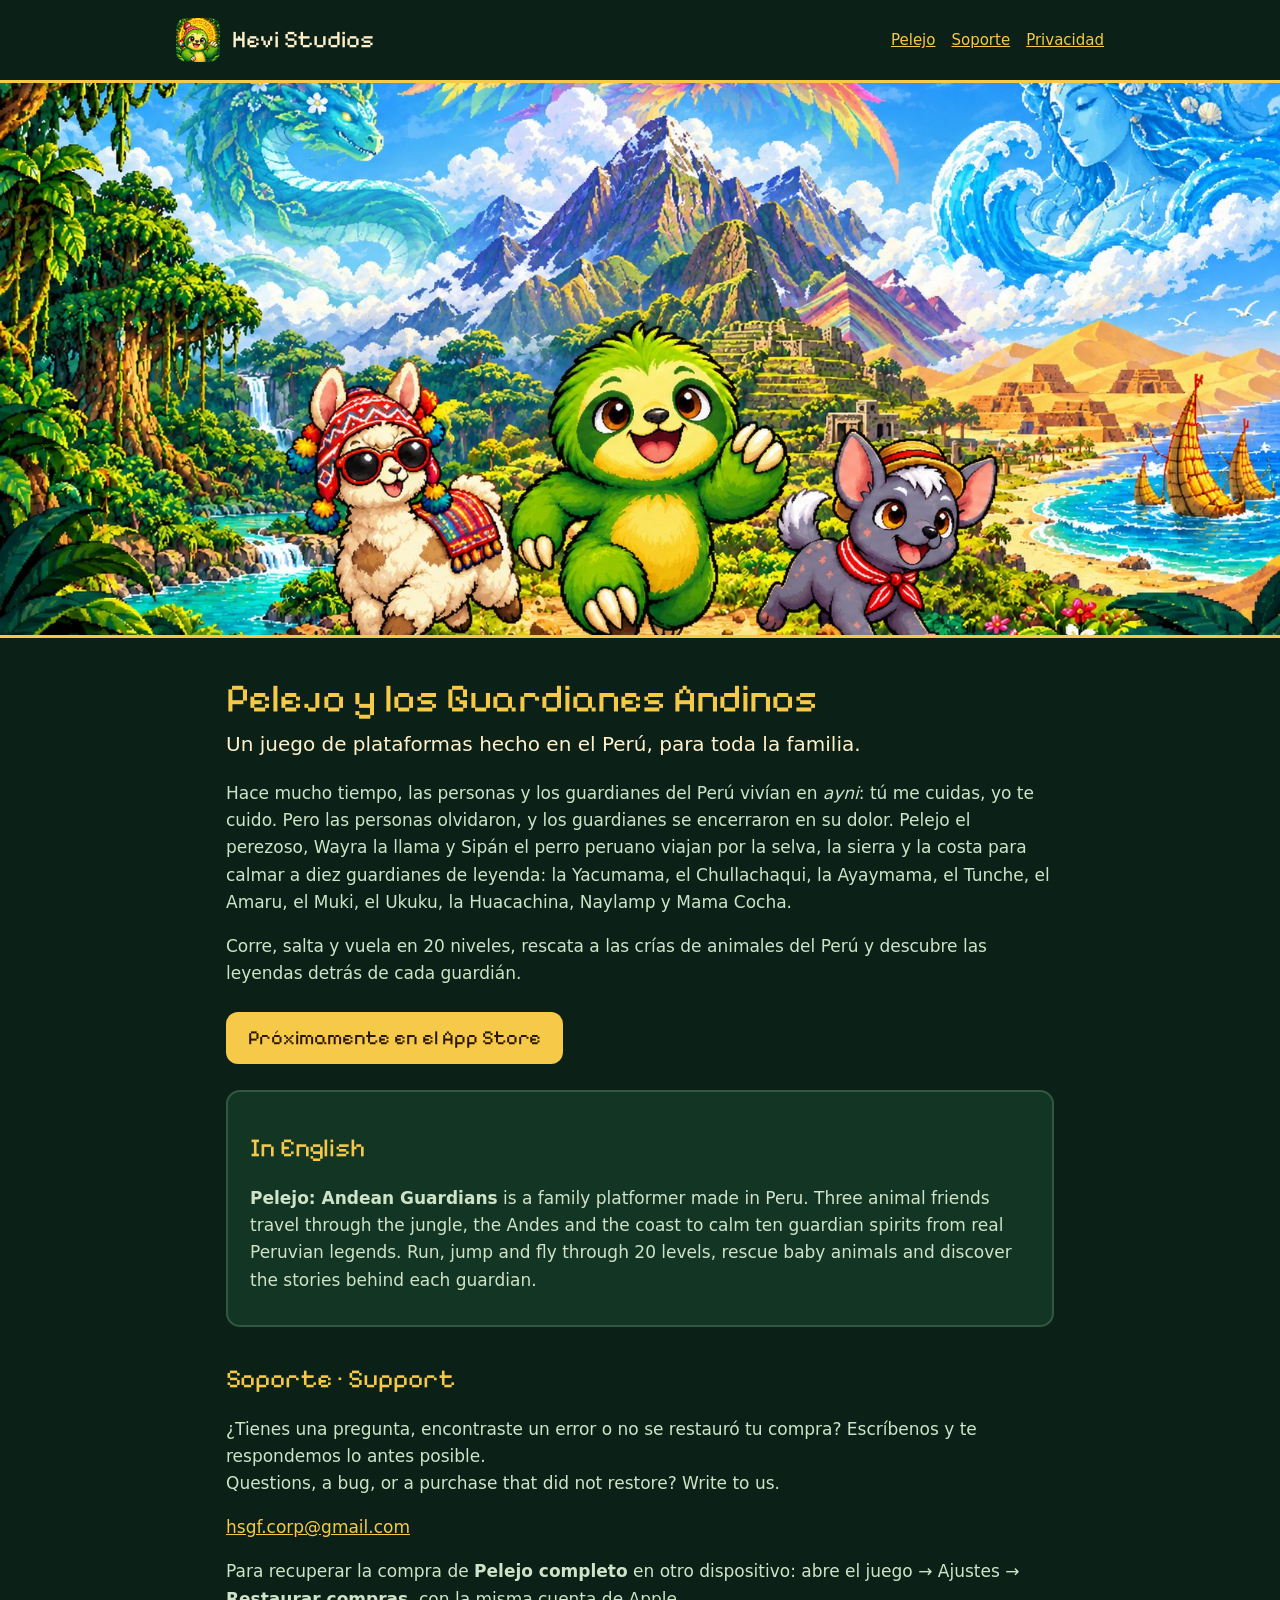
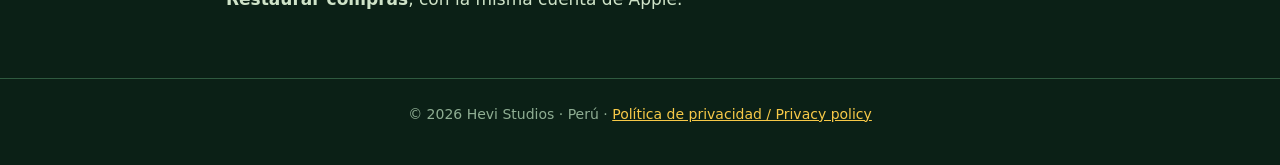
==== index.html @ b89ccea5 "Web de Hevi Studios: inicio, política de privacidad y app-ads.txt Co-Authored-By: Claude Opus 5.5 <n" ====
<!doctype html>
<html lang="es">
<head>
<meta charset="utf-8">
<meta name="viewport" content="width=device-width, initial-scale=1">
<title>Hevi Studios</title>
<meta name="description" content="Hevi Studios: juegos hechos en el Perú. Pelejo y los Guardianes Andinos.">
<link rel="icon" href="favicon.png">
<link rel="stylesheet" href="estilo.css">
</head>
<body>
<header>
  <img src="img/icono.png" alt="">
  <a class="marca" href="./">Hevi Studios</a>
  <nav><a href="#pelejo">Pelejo</a><a href="#soporte">Soporte</a><a href="privacidad.html">Privacidad</a></nav>
</header>
<img class="hero" src="img/portada.jpg" alt="Pelejo, Wayra y Sipán corriendo por la selva, la sierra y la costa del Perú">
<main>
  <h1 id="pelejo">Pelejo y los Guardianes Andinos</h1>
  <p class="sub">Un juego de plataformas hecho en el Perú, para toda la familia.</p>
  <p>Hace mucho tiempo, las personas y los guardianes del Perú vivían en <em>ayni</em>: tú me cuidas, yo te cuido. Pero las personas olvidaron, y los guardianes se encerraron en su dolor. Pelejo el perezoso, Wayra la llama y Sipán el perro peruano viajan por la selva, la sierra y la costa para calmar a diez guardianes de leyenda: la Yacumama, el Chullachaqui, la Ayaymama, el Tunche, el Amaru, el Muki, el Ukuku, la Huacachina, Naylamp y Mama Cocha.</p>
  <p>Corre, salta y vuela en 20 niveles, rescata a las crías de animales del Perú y descubre las leyendas detrás de cada guardián.</p>
  <p><a class="boton" href="#">Próximamente en el App Store</a></p>

  <div class="caja" lang="en">
    <h2>In English</h2>
    <p><strong>Pelejo: Andean Guardians</strong> is a family platformer made in Peru. Three animal friends travel through the jungle, the Andes and the coast to calm ten guardian spirits from real Peruvian legends. Run, jump and fly through 20 levels, rescue baby animals and discover the stories behind each guardian.</p>
  </div>

  <h2 id="soporte">Soporte · Support</h2>
  <p>¿Tienes una pregunta, encontraste un error o no se restauró tu compra? Escríbenos y te respondemos lo antes posible.<br>
  <span lang="en">Questions, a bug, or a purchase that did not restore? Write to us.</span></p>
  <p><a href="mailto:hsgf.corp@gmail.com">hsgf.corp@gmail.com</a></p>
  <p>Para recuperar la compra de <strong>Pelejo completo</strong> en otro dispositivo: abre el juego → Ajustes → <strong>Restaurar compras</strong>, con la misma cuenta de Apple.</p>
</main>
<footer>© 2026 Hevi Studios · Perú · <a href="privacidad.html">Política de privacidad / Privacy policy</a></footer>
</body>
</html>
---- estilo.css ----
@font-face { font-family: Pixel; src: url(PixelifySans.ttf); }
:root { --bg: #0b2016; --panel: #133524; --line: #f7c948; --text: #fff1cc; --soft: #cfe3c8; --link: #f7c948; }
* { box-sizing: border-box; }
body { margin: 0; background: var(--bg); color: var(--text); font: 17px/1.6 system-ui, -apple-system, "Segoe UI", sans-serif; }
a { color: var(--link); }
header { padding: 18px 16px; display: flex; align-items: center; gap: 12px; max-width: 960px; margin: auto; }
header img { width: 44px; height: 44px; border-radius: 10px; }
header a.marca { font-family: Pixel, sans-serif; font-size: 24px; color: var(--text); text-decoration: none; }
nav { margin-left: auto; display: flex; gap: 16px; font-size: 15px; }
.hero { width: 100%; max-height: 62vh; object-fit: cover; display: block; border-top: 3px solid var(--line); border-bottom: 3px solid var(--line); }
main { max-width: 860px; margin: auto; padding: 8px 16px 48px; }
h1, h2 { font-family: Pixel, sans-serif; font-weight: 400; color: var(--line); line-height: 1.2; }
h1 { font-size: 40px; margin: 28px 0 6px; }
h2 { font-size: 26px; margin-top: 36px; }
h3 { color: var(--text); margin-bottom: 4px; }
p, li { color: var(--soft); }
.sub { font-size: 20px; color: var(--text); margin-top: 0; }
.boton { display: inline-block; background: var(--line); color: #2a1805; font-family: Pixel, sans-serif; font-size: 20px; padding: 10px 22px; border-radius: 12px; text-decoration: none; margin: 8px 0; }
.caja { background: var(--panel); border: 2px solid #2f5a3f; border-radius: 14px; padding: 4px 22px 14px; margin: 18px 0; }
footer { text-align: center; font-size: 14px; color: #8fae93; padding: 24px 16px 40px; border-top: 1px solid #2f5a3f; }
@media (max-width: 560px) { h1 { font-size: 30px; } nav { gap: 10px; } }
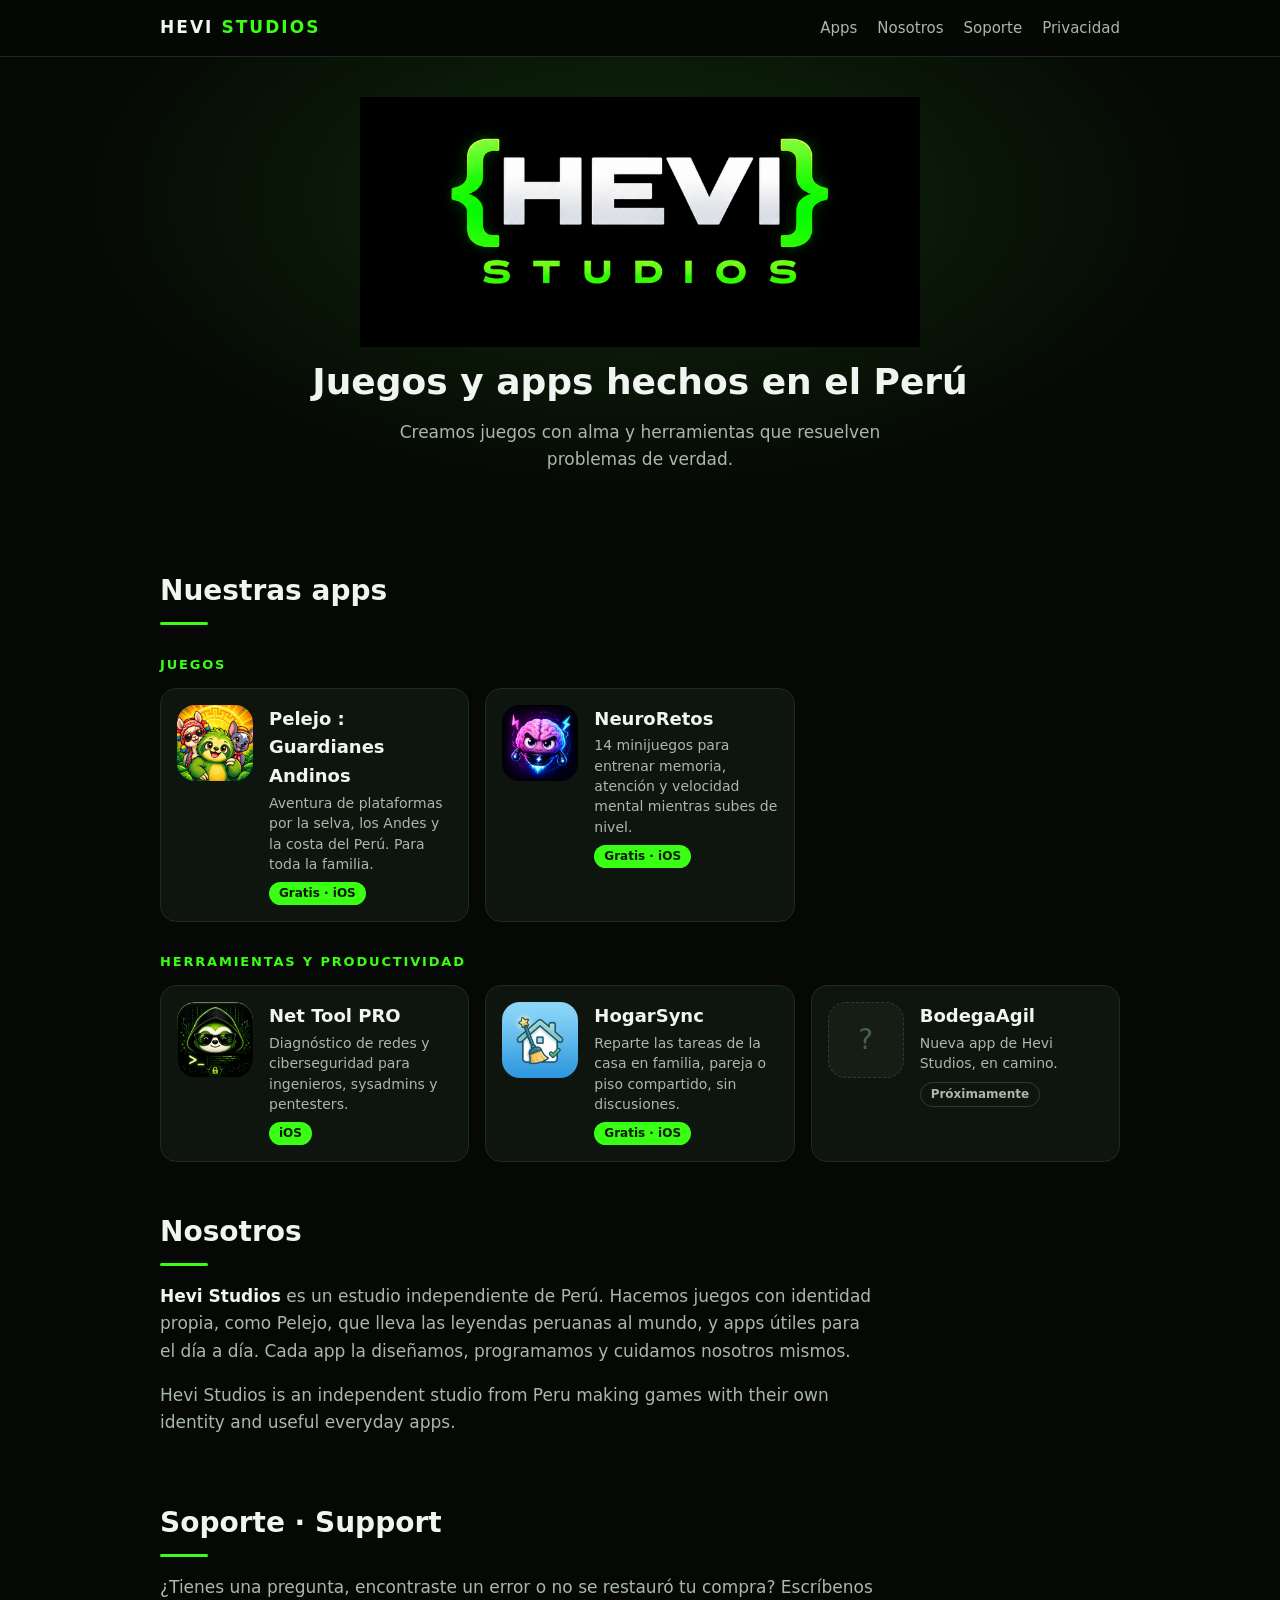
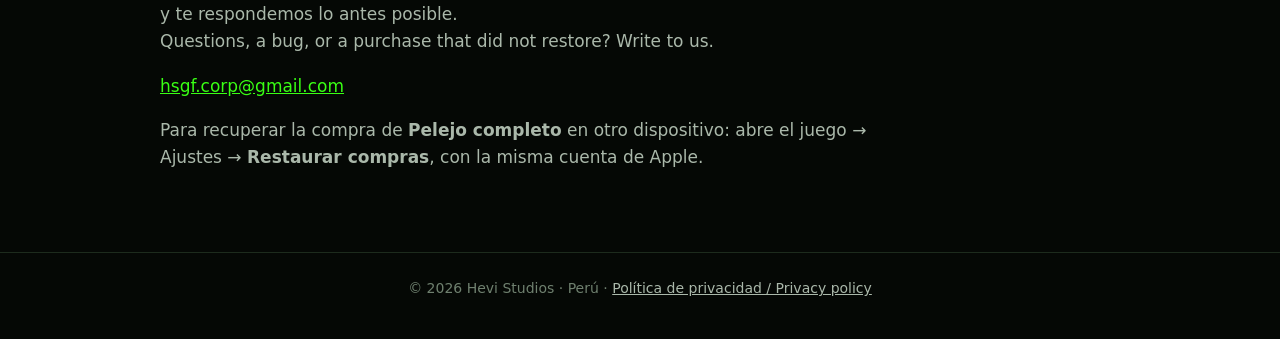
==== commit 8098a6bb: "Studio home with app catalog, Pelejo page with App Store link Co-Authored-By: Claude Sonnet 5.5 <nor" ====
--- a/index.html
+++ b/index.html
@@ -4,35 +4,80 @@
 <meta charset="utf-8">
 <meta name="viewport" content="width=device-width, initial-scale=1">
 <title>Hevi Studios</title>
-<meta name="description" content="Hevi Studios: juegos hechos en el Perú. Pelejo y los Guardianes Andinos.">
+<meta name="description" content="Hevi Studios: estudio peruano de juegos y apps útiles. Pelejo, NeuroRetos, Net Tool PRO y HogarSync.">
 <link rel="icon" href="favicon.png">
-<link rel="stylesheet" href="estilo.css">
+<link rel="stylesheet" href="studio.css">
 </head>
 <body>
-<header>
-  <img src="img/icono.png" alt="">
-  <a class="marca" href="./">Hevi Studios</a>
-  <nav><a href="#pelejo">Pelejo</a><a href="#soporte">Soporte</a><a href="privacidad.html">Privacidad</a></nav>
-</header>
-<img class="hero" src="img/portada.jpg" alt="Pelejo, Wayra y Sipán corriendo por la selva, la sierra y la costa del Perú">
-<main>
-  <h1 id="pelejo">Pelejo y los Guardianes Andinos</h1>
-  <p class="sub">Un juego de plataformas hecho en el Perú, para toda la familia.</p>
-  <p>Hace mucho tiempo, las personas y los guardianes del Perú vivían en <em>ayni</em>: tú me cuidas, yo te cuido. Pero las personas olvidaron, y los guardianes se encerraron en su dolor. Pelejo el perezoso, Wayra la llama y Sipán el perro peruano viajan por la selva, la sierra y la costa para calmar a diez guardianes de leyenda: la Yacumama, el Chullachaqui, la Ayaymama, el Tunche, el Amaru, el Muki, el Ukuku, la Huacachina, Naylamp y Mama Cocha.</p>
-  <p>Corre, salta y vuela en 20 niveles, rescata a las crías de animales del Perú y descubre las leyendas detrás de cada guardián.</p>
-  <p><a class="boton" href="#">Próximamente en el App Store</a></p>
+<header><div class="wrap">
+  <a class="marca" href="./">HEVI <b>STUDIOS</b></a>
+  <nav><a href="#apps">Apps</a><a href="#nosotros">Nosotros</a><a href="#soporte">Soporte</a><a href="privacidad.html">Privacidad</a></nav>
+</div></header>
 
-  <div class="caja" lang="en">
-    <h2>In English</h2>
-    <p><strong>Pelejo: Andean Guardians</strong> is a family platformer made in Peru. Three animal friends travel through the jungle, the Andes and the coast to calm ten guardian spirits from real Peruvian legends. Run, jump and fly through 20 levels, rescue baby animals and discover the stories behind each guardian.</p>
-  </div>
+<div class="hero">
+  <img src="img/logo-hevi.png" alt="Hevi Studios">
+  <h1>Juegos y apps hechos en el Perú</h1>
+  <p>Creamos juegos con alma y herramientas que resuelven problemas de verdad.</p>
+</div>
 
-  <h2 id="soporte">Soporte · Support</h2>
-  <p>¿Tienes una pregunta, encontraste un error o no se restauró tu compra? Escríbenos y te respondemos lo antes posible.<br>
-  <span lang="en">Questions, a bug, or a purchase that did not restore? Write to us.</span></p>
-  <p><a href="mailto:hsgf.corp@gmail.com">hsgf.corp@gmail.com</a></p>
-  <p>Para recuperar la compra de <strong>Pelejo completo</strong> en otro dispositivo: abre el juego → Ajustes → <strong>Restaurar compras</strong>, con la misma cuenta de Apple.</p>
+<main class="wrap">
+  <section id="apps">
+    <h2>Nuestras apps</h2>
+
+    <h3 class="cat">Juegos</h3>
+    <div class="grid">
+      <a class="app" href="pelejo.html">
+        <img src="img/app-pelejo.jpg" alt="">
+        <div><h4>Pelejo : Guardianes Andinos</h4>
+        <p>Aventura de plataformas por la selva, los Andes y la costa del Perú. Para toda la familia.</p>
+        <span class="tag">Gratis · iOS</span></div>
+      </a>
+      <a class="app" href="https://apps.apple.com/pe/app/neuroretos/id6767064407">
+        <img src="img/app-neuroretos.jpg" alt="">
+        <div><h4>NeuroRetos</h4>
+        <p>14 minijuegos para entrenar memoria, atención y velocidad mental mientras subes de nivel.</p>
+        <span class="tag">Gratis · iOS</span></div>
+      </a>
+    </div>
+
+    <h3 class="cat">Herramientas y productividad</h3>
+    <div class="grid">
+      <a class="app" href="https://apps.apple.com/pe/app/net-tool-pro/id6768802626">
+        <img src="img/app-netool.jpg" alt="">
+        <div><h4>Net Tool PRO</h4>
+        <p>Diagnóstico de redes y ciberseguridad para ingenieros, sysadmins y pentesters.</p>
+        <span class="tag">iOS</span></div>
+      </a>
+      <a class="app" href="https://apps.apple.com/pe/app/hogarsync-tareas-del-hogar/id6815341445">
+        <img src="img/app-hogarsync.jpg" alt="">
+        <div><h4>HogarSync</h4>
+        <p>Reparte las tareas de la casa en familia, pareja o piso compartido, sin discusiones.</p>
+        <span class="tag">Gratis · iOS</span></div>
+      </a>
+      <div class="app">
+        <div class="ph">?</div>
+        <div><h4>BodegaAgil</h4>
+        <p>Nueva app de Hevi Studios, en camino.</p>
+        <span class="tag soon">Próximamente</span></div>
+      </div>
+    </div>
+  </section>
+
+  <section id="nosotros" class="about">
+    <h2>Nosotros</h2>
+    <p><strong>Hevi Studios</strong> es un estudio independiente de Perú. Hacemos juegos con identidad propia, como Pelejo, que lleva las leyendas peruanas al mundo, y apps útiles para el día a día. Cada app la diseñamos, programamos y cuidamos nosotros mismos.</p>
+    <p lang="en">Hevi Studios is an independent studio from Peru making games with their own identity and useful everyday apps.</p>
+  </section>
+
+  <section id="soporte" class="soporte"><span id="support"></span>
+    <h2>Soporte · Support</h2>
+    <p>¿Tienes una pregunta, encontraste un error o no se restauró tu compra? Escríbenos y te respondemos lo antes posible.<br>
+    <span lang="en">Questions, a bug, or a purchase that did not restore? Write to us.</span></p>
+    <p><a href="mailto:hsgf.corp@gmail.com">hsgf.corp@gmail.com</a></p>
+    <p>Para recuperar la compra de <strong>Pelejo completo</strong> en otro dispositivo: abre el juego → Ajustes → <strong>Restaurar compras</strong>, con la misma cuenta de Apple.</p>
+  </section>
 </main>
+
 <footer>© 2026 Hevi Studios · Perú · <a href="privacidad.html">Política de privacidad / Privacy policy</a></footer>
 </body>
 </html>
--- a/studio.css
+++ b/studio.css
@@ -0,0 +1,35 @@
+:root { --bg: #050805; --panel: #0e150e; --line: #1d2b1d; --neon: #39ff14; --text: #f1f5f1; --soft: #aab8aa; }
+* { box-sizing: border-box; }
+html { scroll-behavior: smooth; }
+body { margin: 0; background: var(--bg); color: var(--text); font: 17px/1.6 system-ui, -apple-system, "Segoe UI", sans-serif; }
+a { color: var(--neon); }
+.wrap { max-width: 1000px; margin: auto; padding: 0 20px; }
+header { position: sticky; top: 0; z-index: 5; background: rgba(5,8,5,.92); backdrop-filter: blur(8px); border-bottom: 1px solid var(--line); }
+header .wrap { display: flex; align-items: center; gap: 16px; height: 56px; }
+header a.marca { font-weight: 800; letter-spacing: .12em; color: var(--text); text-decoration: none; }
+header a.marca b { color: var(--neon); }
+nav { margin-left: auto; display: flex; gap: 20px; font-size: 15px; }
+nav a { color: var(--soft); text-decoration: none; }
+nav a:hover { color: var(--neon); }
+.hero { text-align: center; padding: 40px 20px 56px; background: radial-gradient(ellipse at 50% 30%, #0f2a0a 0%, var(--bg) 65%); }
+.hero img { width: min(560px, 90%); height: auto; display: block; margin: 0 auto; }
+.hero h1 { margin: 6px 0 8px; font-size: clamp(24px, 4vw, 36px); }
+.hero p { margin: 0 auto; max-width: 560px; color: var(--soft); }
+section { padding: 40px 0 8px; }
+h2 { font-size: 28px; margin: 0 0 6px; }
+h2::after { content: ""; display: block; width: 48px; height: 3px; background: var(--neon); margin-top: 8px; border-radius: 2px; }
+h3.cat { font-size: 13px; letter-spacing: .14em; text-transform: uppercase; color: var(--neon); margin: 30px 0 12px; }
+.grid { display: grid; grid-template-columns: repeat(auto-fill, minmax(280px, 1fr)); gap: 16px; }
+.app { display: flex; gap: 16px; background: var(--panel); border: 1px solid var(--line); border-radius: 16px; padding: 16px; text-decoration: none; color: inherit; transition: border-color .15s, transform .15s; }
+a.app:hover { border-color: var(--neon); transform: translateY(-2px); }
+.app img, .app .ph { width: 76px; height: 76px; border-radius: 18px; flex: none; }
+.app .ph { background: #151d15; border: 1px dashed #2c3d2c; display: grid; place-items: center; color: #4a5f4a; font-size: 28px; }
+.app h4 { margin: 0 0 2px; font-size: 18px; color: var(--text); }
+.app p { margin: 0; font-size: 14px; line-height: 1.45; color: var(--soft); }
+.app .tag { display: inline-block; margin-top: 8px; font-size: 12px; color: #0b1a07; background: var(--neon); padding: 2px 10px; border-radius: 99px; font-weight: 700; }
+.app .tag.soon { background: transparent; color: var(--soft); border: 1px solid #2c3d2c; }
+.about p, .soporte p { color: var(--soft); max-width: 720px; }
+.about strong { color: var(--text); }
+footer { margin-top: 56px; border-top: 1px solid var(--line); text-align: center; font-size: 14px; color: #6f806f; padding: 24px 16px 40px; }
+footer a { color: var(--soft); }
+@media (max-width: 560px) { nav { gap: 12px; font-size: 14px; } header a.marca { display: none; } nav { margin-left: 0; } }
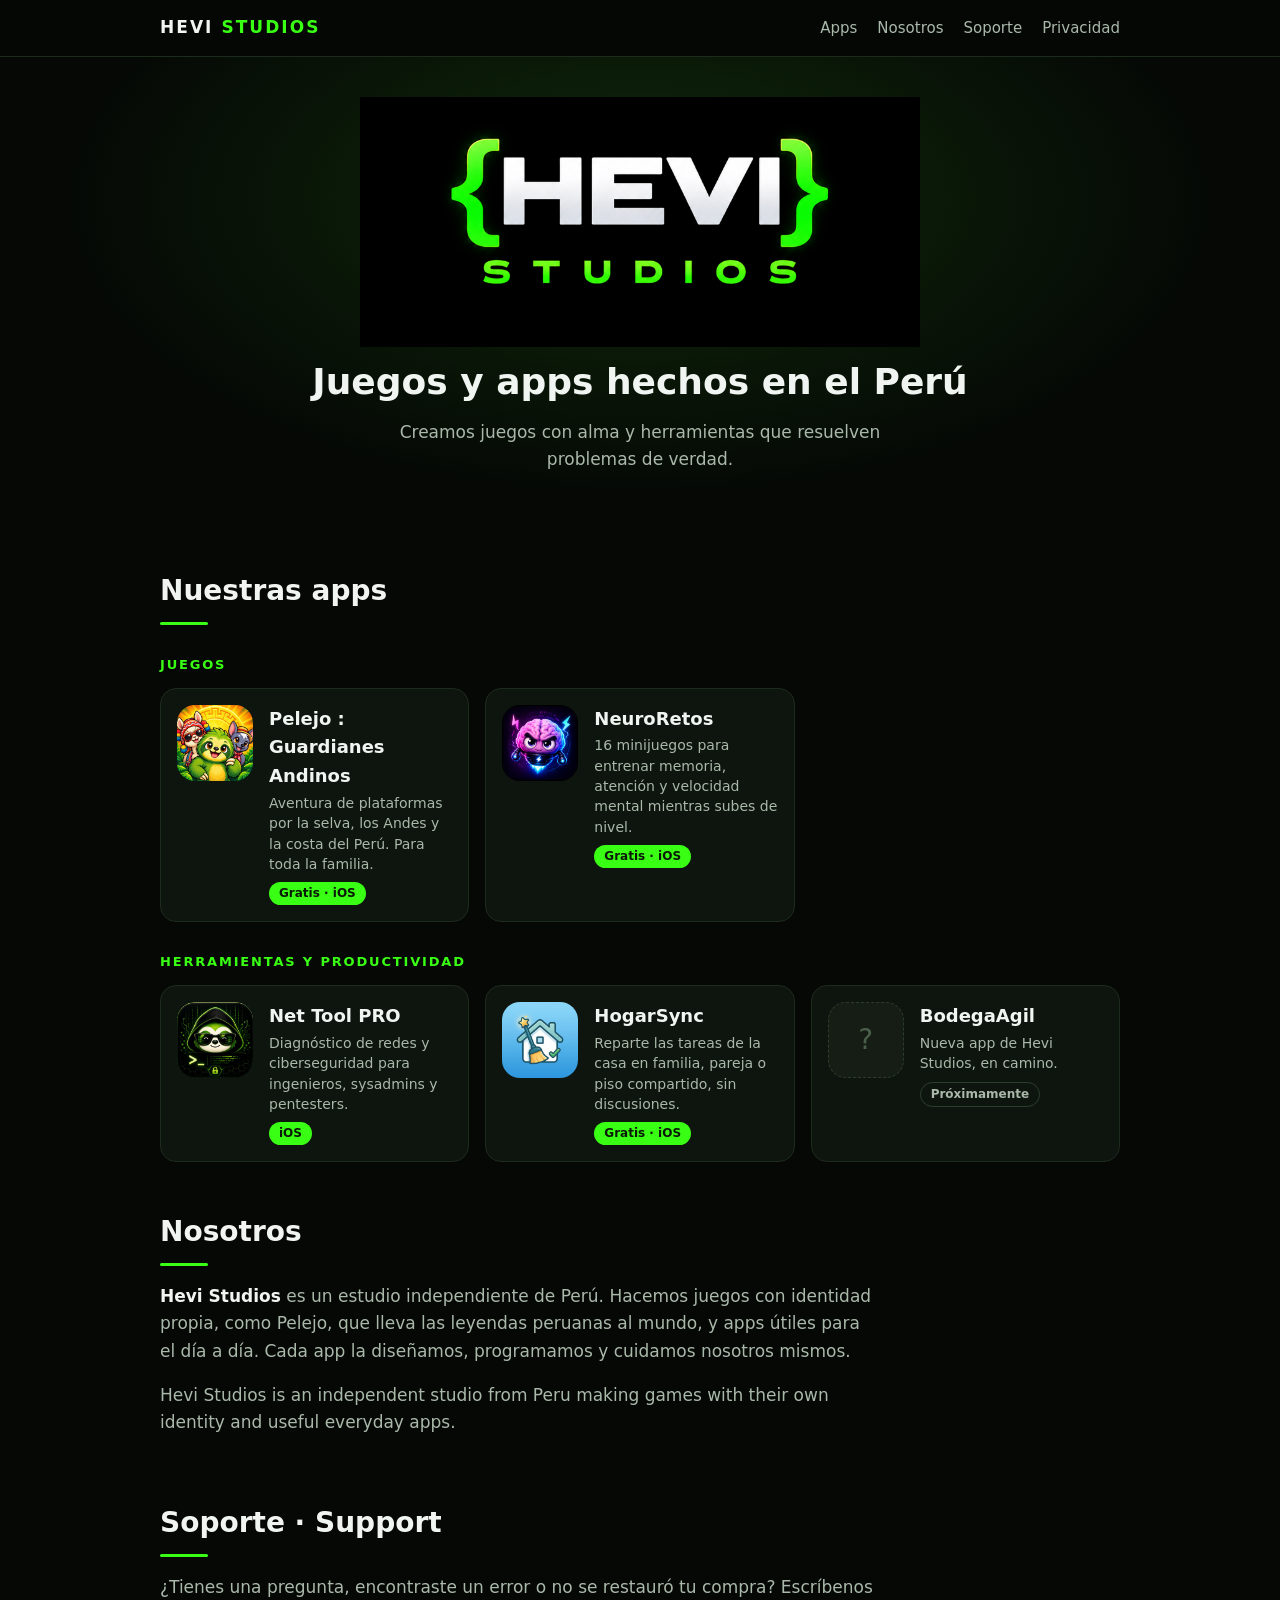
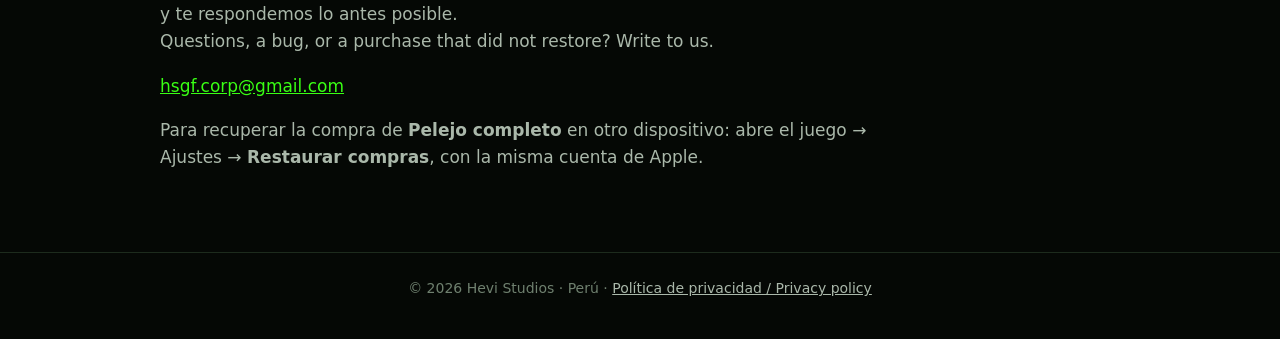
==== commit 700a77af: "Add NeuroRetos privacy policy (es/en) and fix mini-game count Co-Authored-By: Claude Sonnet 5.5 <nor" ====
--- a/index.html
+++ b/index.html
@@ -6,6 +6,7 @@
 <title>Hevi Studios</title>
 <meta name="description" content="Hevi Studios: estudio peruano de juegos y apps útiles. Pelejo, NeuroRetos, Net Tool PRO y HogarSync.">
 <link rel="icon" href="favicon.png">
+<link rel="apple-touch-icon" href="apple-touch-icon.png">
 <link rel="stylesheet" href="studio.css">
 </head>
 <body>
@@ -35,7 +36,7 @@
       <a class="app" href="https://apps.apple.com/pe/app/neuroretos/id6767064407">
         <img src="img/app-neuroretos.jpg" alt="">
         <div><h4>NeuroRetos</h4>
-        <p>14 minijuegos para entrenar memoria, atención y velocidad mental mientras subes de nivel.</p>
+        <p>16 minijuegos para entrenar memoria, atención y velocidad mental mientras subes de nivel.</p>
         <span class="tag">Gratis · iOS</span></div>
       </a>
     </div>
--- a/studio.css
+++ b/studio.css
@@ -33,3 +33,11 @@
 footer { margin-top: 56px; border-top: 1px solid var(--line); text-align: center; font-size: 14px; color: #6f806f; padding: 24px 16px 40px; }
 footer a { color: var(--soft); }
 @media (max-width: 560px) { nav { gap: 12px; font-size: 14px; } header a.marca { display: none; } nav { margin-left: 0; } }
+/* legal / long-text pages */
+.doc { padding-top: 32px; max-width: 800px; }
+.doc h1 { font-size: 34px; margin: 0 0 4px; }
+.doc h2 { font-size: 22px; margin: 32px 0 6px; }
+.doc h2::after { display: none; }
+.doc .sub { color: var(--soft); margin-top: 0; }
+.doc p, .doc li { color: var(--soft); }
+.doc strong { color: var(--text); }
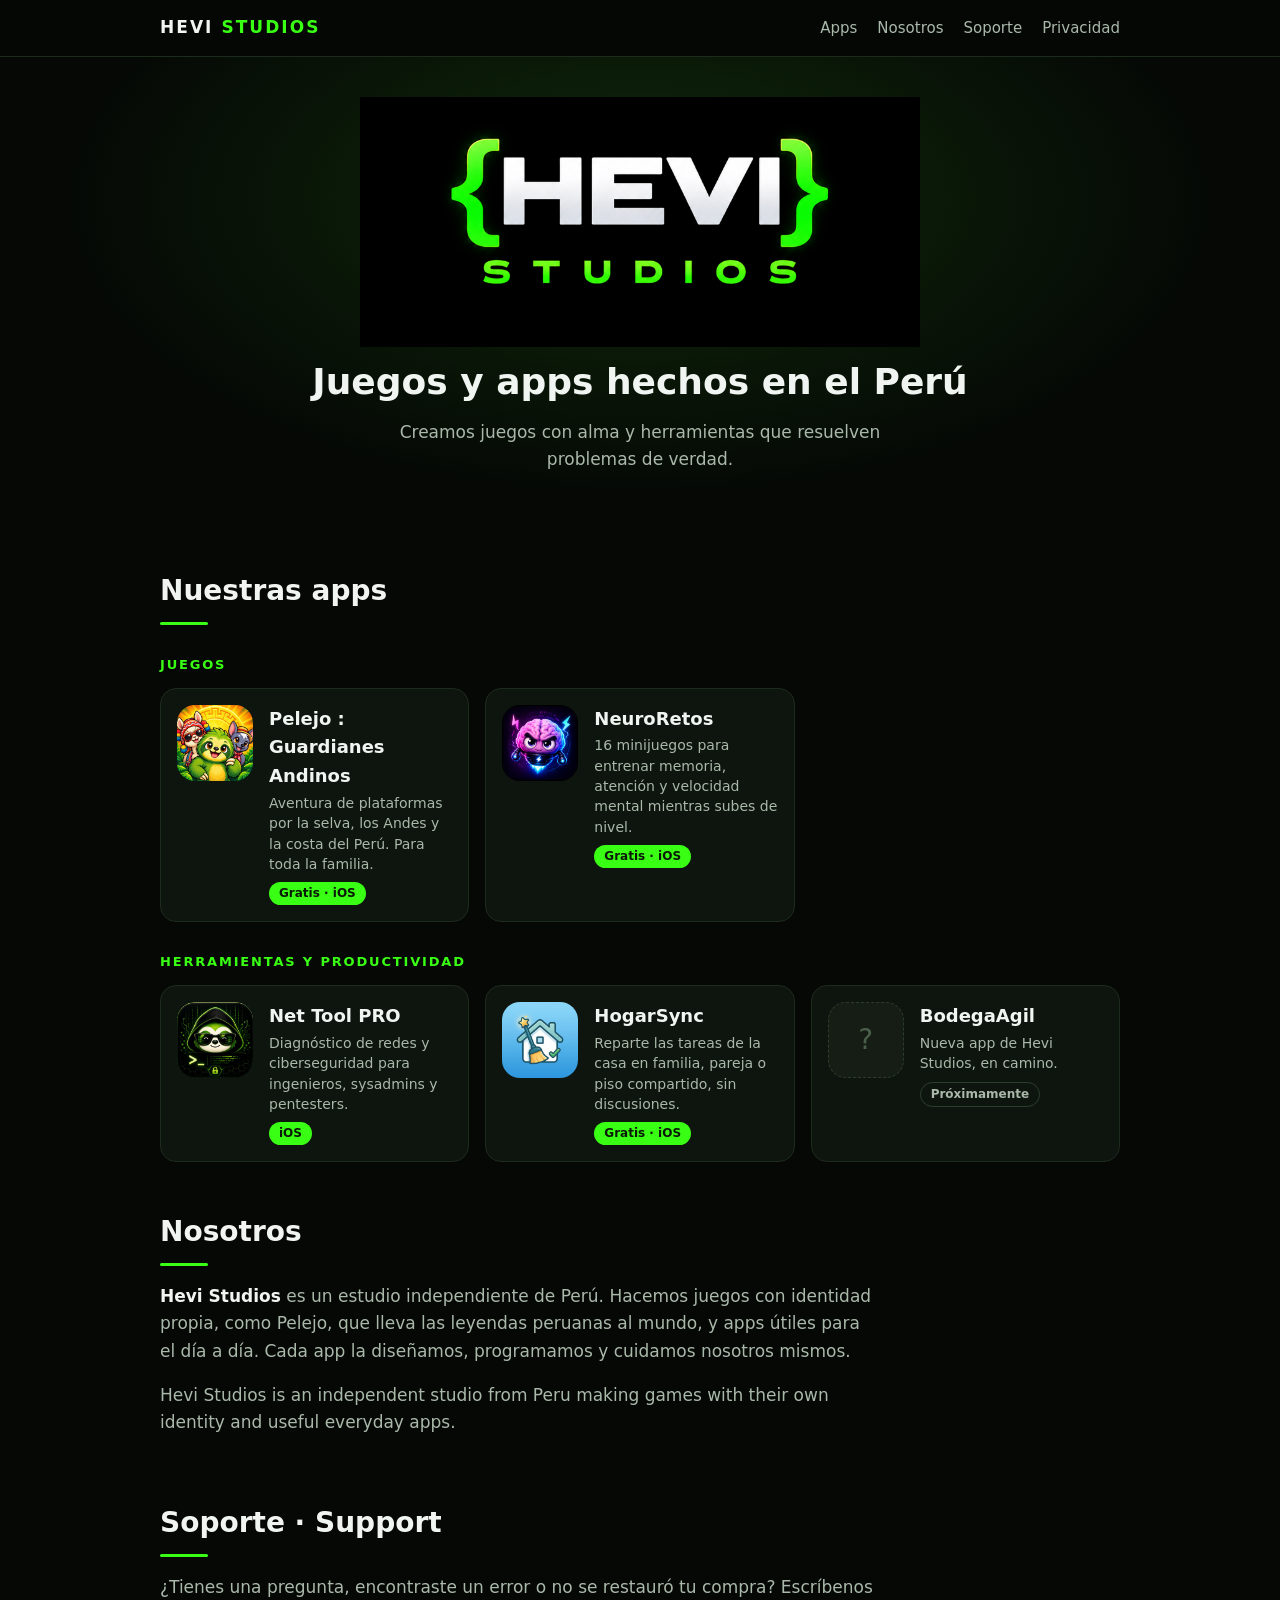
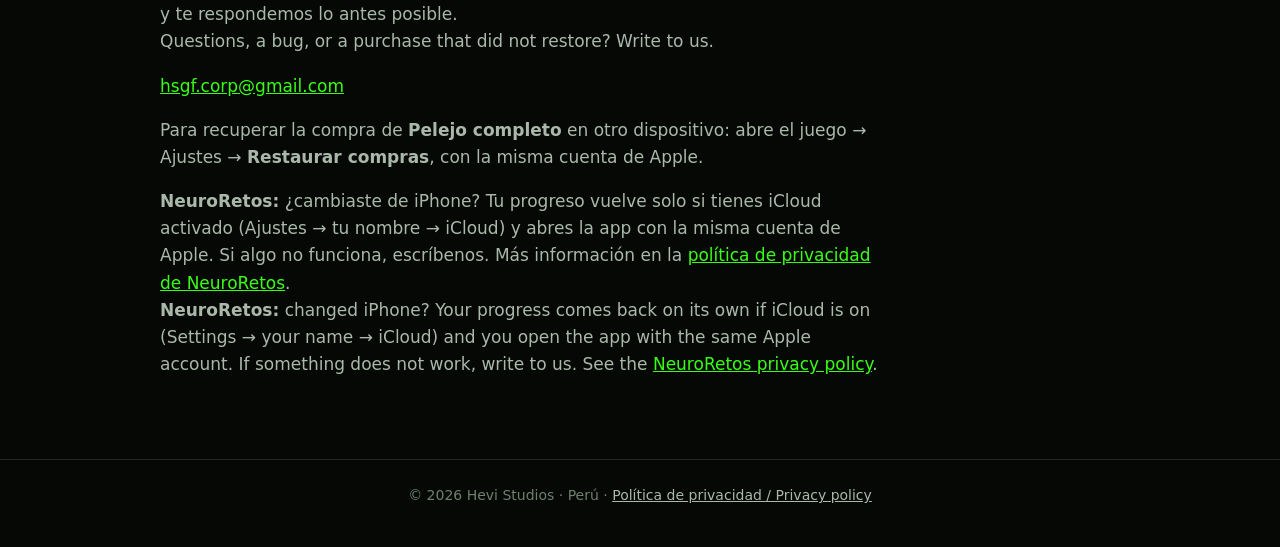
==== commit 585c95d2: "Support: add NeuroRetos paragraph (iCloud restore) in es/en Co-Authored-By: Claude Sonnet 5.5 <norep" ====
--- a/index.html
+++ b/index.html
@@ -76,6 +76,8 @@
     <span lang="en">Questions, a bug, or a purchase that did not restore? Write to us.</span></p>
     <p><a href="mailto:hsgf.corp@gmail.com">hsgf.corp@gmail.com</a></p>
     <p>Para recuperar la compra de <strong>Pelejo completo</strong> en otro dispositivo: abre el juego → Ajustes → <strong>Restaurar compras</strong>, con la misma cuenta de Apple.</p>
+    <p><strong>NeuroRetos:</strong> ¿cambiaste de iPhone? Tu progreso vuelve solo si tienes iCloud activado (Ajustes → tu nombre → iCloud) y abres la app con la misma cuenta de Apple. Si algo no funciona, escríbenos. Más información en la <a href="neuroretos-privacidad.html">política de privacidad de NeuroRetos</a>.<br>
+    <span lang="en"><strong>NeuroRetos:</strong> changed iPhone? Your progress comes back on its own if iCloud is on (Settings → your name → iCloud) and you open the app with the same Apple account. If something does not work, write to us. See the <a href="neuroretos-privacidad.html">NeuroRetos privacy policy</a>.</span></p>
   </section>
 </main>
 
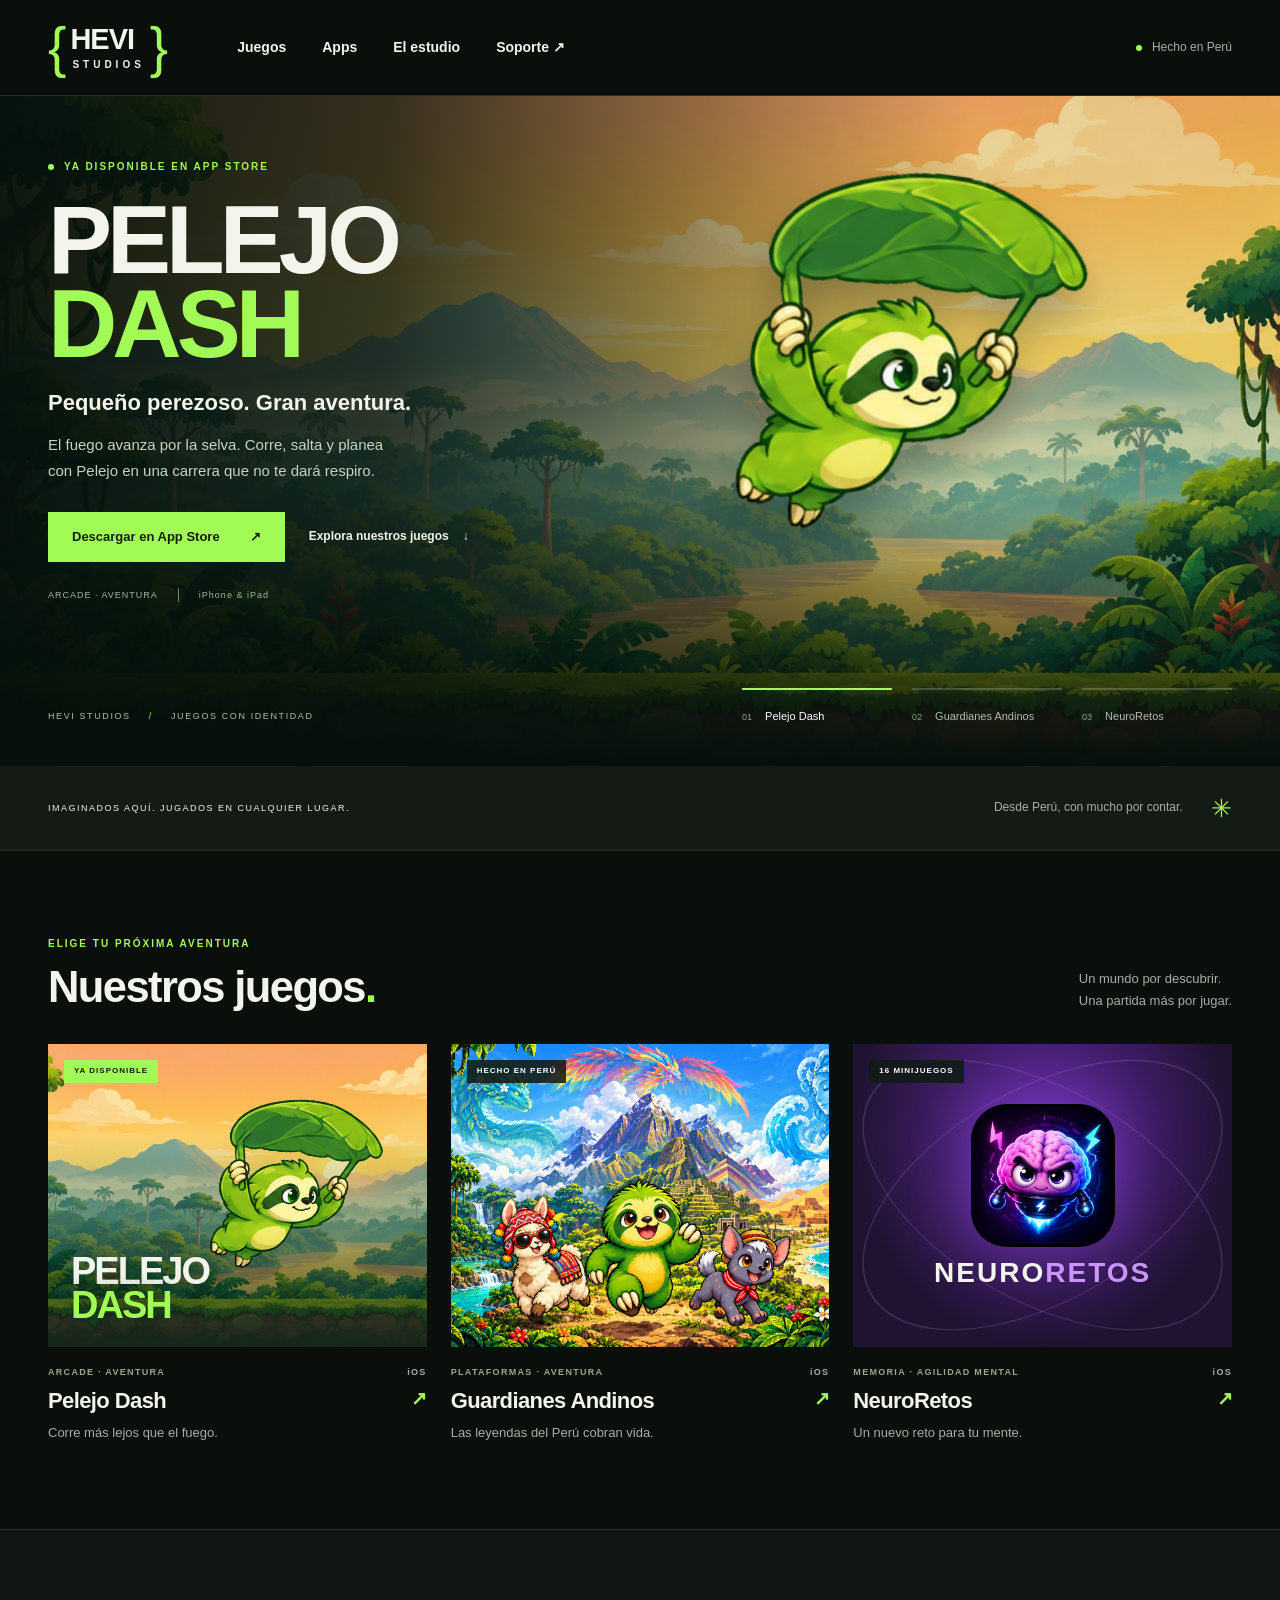
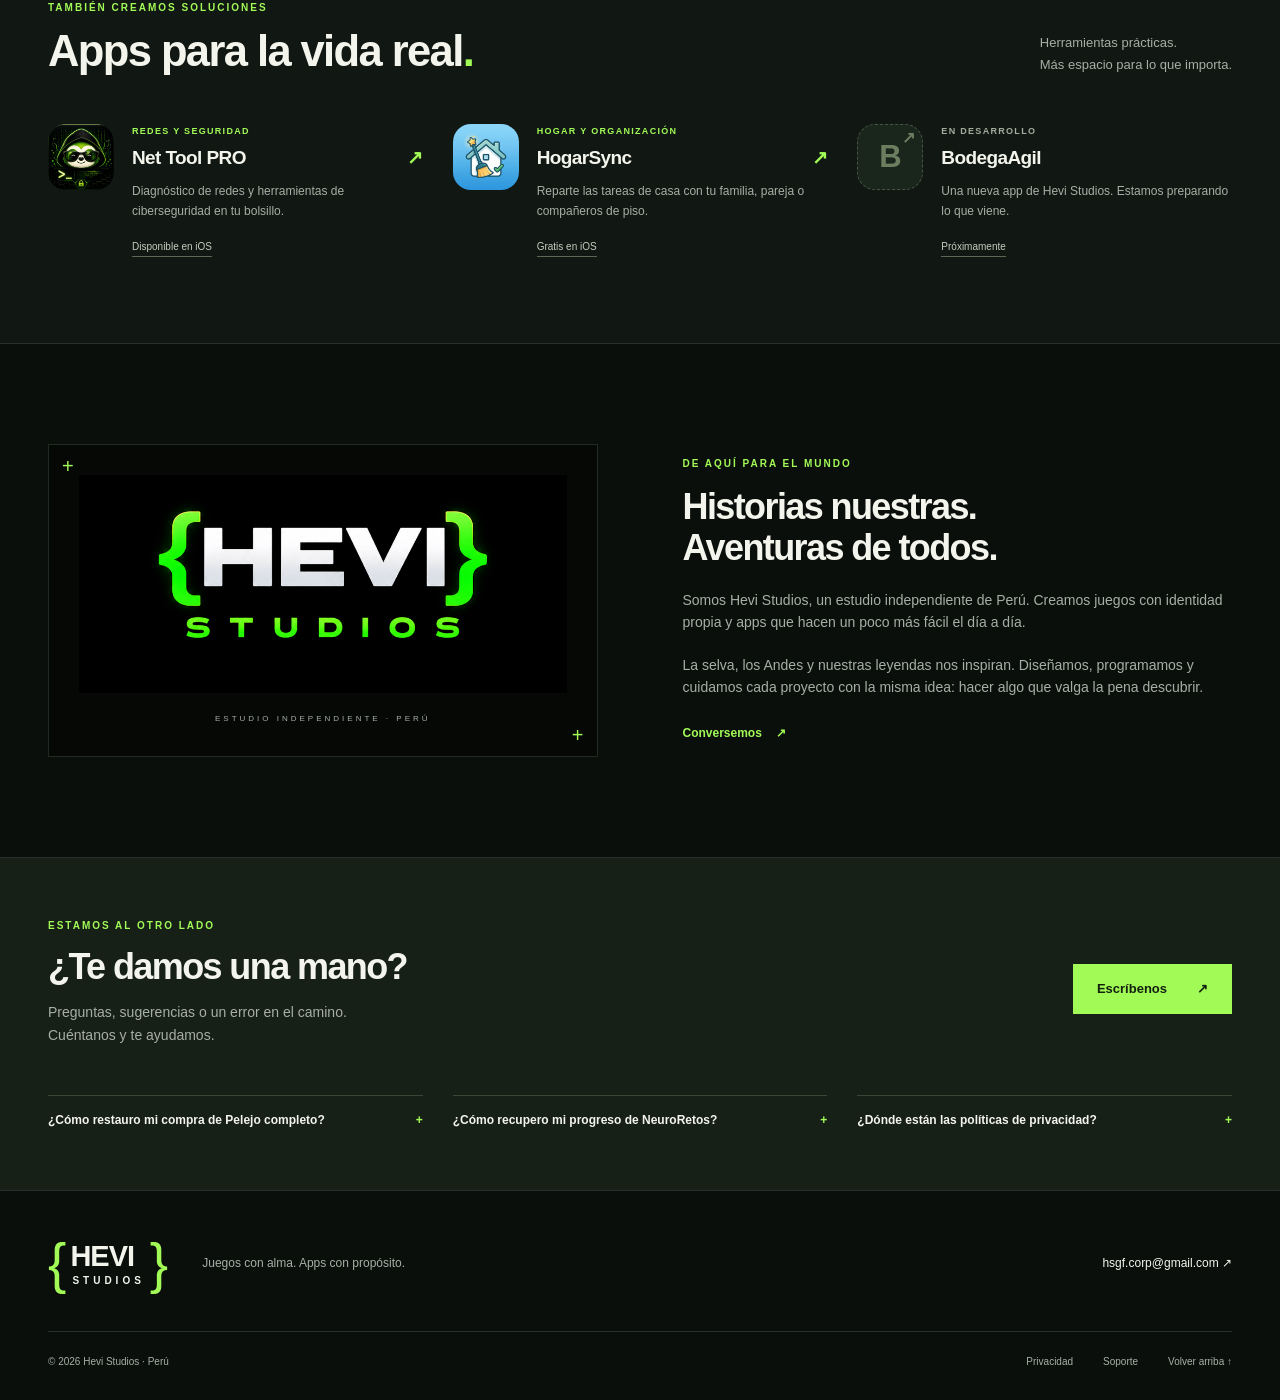
==== commit 8bc30a99: "Renovar la web de Hevi Studios y añadir Pelejo Dash Presenta los juegos con una portada visual, catá" ====
--- a/index.html
+++ b/index.html
@@ -1,86 +1,44 @@
 <!doctype html>
 <html lang="es">
 <head>
-<meta charset="utf-8">
-<meta name="viewport" content="width=device-width, initial-scale=1">
-<title>Hevi Studios</title>
-<meta name="description" content="Hevi Studios: estudio peruano de juegos y apps útiles. Pelejo, NeuroRetos, Net Tool PRO y HogarSync.">
-<link rel="icon" href="favicon.png">
-<link rel="apple-touch-icon" href="apple-touch-icon.png">
-<link rel="stylesheet" href="studio.css">
+<meta charset="utf-8"><meta name="viewport" content="width=device-width,initial-scale=1">
+<title>Hevi Studios — Juegos con alma peruana</title>
+<meta name="description" content="Descubre Pelejo Dash, Pelejo y los Guardianes Andinos, NeuroRetos y las apps de Hevi Studios. Juegos con alma y herramientas útiles, hechos en el Perú.">
+<meta name="theme-color" content="#0b0f0c"><meta property="og:title" content="Hevi Studios — Juegos con alma peruana"><meta property="og:description" content="Una nueva aventura empieza aquí. Descubre nuestros juegos y apps para iOS."><meta property="og:image" content="https://hevistudios.github.io/img/dash-landscape.jpg">
+<link rel="icon" href="favicon.png"><link rel="apple-touch-icon" href="apple-touch-icon.png"><link rel="stylesheet" href="home.css"><script src="home.js" defer></script>
 </head>
 <body>
-<header><div class="wrap">
-  <a class="marca" href="./">HEVI <b>STUDIOS</b></a>
-  <nav><a href="#apps">Apps</a><a href="#nosotros">Nosotros</a><a href="#soporte">Soporte</a><a href="privacidad.html">Privacidad</a></nav>
+<a class="skip" href="#contenido">Saltar al contenido</a>
+<header class="site-header"><div class="container header-inner">
+<a class="brand" href="index.html" aria-label="Hevi Studios, inicio"><span class="bracket">{</span><span>HEVI<span class="brand-sub">STUDIOS</span></span><span class="bracket">}</span></a>
+<nav aria-label="Navegación principal"><a href="#juegos">Juegos</a><a href="#apps">Apps</a><a href="#nosotros">El estudio</a><a href="#soporte">Soporte <span aria-hidden="true">↗</span></a></nav>
+<span class="made-in"><i></i> Hecho en Perú</span>
 </div></header>
-
-<div class="hero">
-  <img src="img/logo-hevi.png" alt="Hevi Studios">
-  <h1>Juegos y apps hechos en el Perú</h1>
-  <p>Creamos juegos con alma y herramientas que resuelven problemas de verdad.</p>
-</div>
-
-<main class="wrap">
-  <section id="apps">
-    <h2>Nuestras apps</h2>
-
-    <h3 class="cat">Juegos</h3>
-    <div class="grid">
-      <a class="app" href="pelejo.html">
-        <img src="img/app-pelejo.jpg" alt="">
-        <div><h4>Pelejo : Guardianes Andinos</h4>
-        <p>Aventura de plataformas por la selva, los Andes y la costa del Perú. Para toda la familia.</p>
-        <span class="tag">Gratis · iOS</span></div>
-      </a>
-      <a class="app" href="https://apps.apple.com/pe/app/neuroretos/id6767064407">
-        <img src="img/app-neuroretos.jpg" alt="">
-        <div><h4>NeuroRetos</h4>
-        <p>16 minijuegos para entrenar memoria, atención y velocidad mental mientras subes de nivel.</p>
-        <span class="tag">Gratis · iOS</span></div>
-      </a>
-    </div>
-
-    <h3 class="cat">Herramientas y productividad</h3>
-    <div class="grid">
-      <a class="app" href="https://apps.apple.com/pe/app/net-tool-pro/id6768802626">
-        <img src="img/app-netool.jpg" alt="">
-        <div><h4>Net Tool PRO</h4>
-        <p>Diagnóstico de redes y ciberseguridad para ingenieros, sysadmins y pentesters.</p>
-        <span class="tag">iOS</span></div>
-      </a>
-      <a class="app" href="https://apps.apple.com/pe/app/hogarsync-tareas-del-hogar/id6815341445">
-        <img src="img/app-hogarsync.jpg" alt="">
-        <div><h4>HogarSync</h4>
-        <p>Reparte las tareas de la casa en familia, pareja o piso compartido, sin discusiones.</p>
-        <span class="tag">Gratis · iOS</span></div>
-      </a>
-      <div class="app">
-        <div class="ph">?</div>
-        <div><h4>BodegaAgil</h4>
-        <p>Nueva app de Hevi Studios, en camino.</p>
-        <span class="tag soon">Próximamente</span></div>
-      </div>
-    </div>
-  </section>
-
-  <section id="nosotros" class="about">
-    <h2>Nosotros</h2>
-    <p><strong>Hevi Studios</strong> es un estudio independiente de Perú. Hacemos juegos con identidad propia, como Pelejo, que lleva las leyendas peruanas al mundo, y apps útiles para el día a día. Cada app la diseñamos, programamos y cuidamos nosotros mismos.</p>
-    <p lang="en">Hevi Studios is an independent studio from Peru making games with their own identity and useful everyday apps.</p>
-  </section>
-
-  <section id="soporte" class="soporte"><span id="support"></span>
-    <h2>Soporte · Support</h2>
-    <p>¿Tienes una pregunta, encontraste un error o no se restauró tu compra? Escríbenos y te respondemos lo antes posible.<br>
-    <span lang="en">Questions, a bug, or a purchase that did not restore? Write to us.</span></p>
-    <p><a href="mailto:hsgf.corp@gmail.com">hsgf.corp@gmail.com</a></p>
-    <p>Para recuperar la compra de <strong>Pelejo completo</strong> en otro dispositivo: abre el juego → Ajustes → <strong>Restaurar compras</strong>, con la misma cuenta de Apple.</p>
-    <p><strong>NeuroRetos:</strong> ¿cambiaste de iPhone? Tu progreso vuelve solo si tienes iCloud activado (Ajustes → tu nombre → iCloud) y abres la app con la misma cuenta de Apple. Si algo no funciona, escríbenos. Más información en la <a href="neuroretos-privacidad.html">política de privacidad de NeuroRetos</a>.<br>
-    <span lang="en"><strong>NeuroRetos:</strong> changed iPhone? Your progress comes back on its own if iCloud is on (Settings → your name → iCloud) and you open the app with the same Apple account. If something does not work, write to us. See the <a href="neuroretos-privacidad.html">NeuroRetos privacy policy</a>.</span></p>
-  </section>
+<main id="contenido">
+<section class="featured" aria-label="Juego destacado">
+<div class="hero-art" id="hero-art"></div><div class="hero-shade"></div>
+<div class="container hero-inner"><div class="hero-copy">
+<p class="eyebrow"><span class="live-dot"></span><span id="hero-label">YA DISPONIBLE EN APP STORE</span></p>
+<h1 id="hero-title">PELEJO<br><span>DASH</span></h1>
+<p class="hero-tagline" id="hero-tagline">Pequeño perezoso. Gran aventura.</p>
+<p class="hero-description" id="hero-description">El fuego avanza por la selva. Corre, salta y planea con Pelejo en una carrera que no te dará respiro.</p>
+<div class="hero-actions"><a class="button primary" href="https://apps.apple.com/pe/app/pelejo-dash/id6825958730" id="hero-main"><span id="hero-cta">Descargar en App Store</span> <span aria-hidden="true">↗</span></a><a class="text-link" href="#juegos">Explora nuestros juegos <span aria-hidden="true">↓</span></a></div>
+<div class="hero-meta"><span id="hero-genre">ARCADE · AVENTURA</span><span>iPhone & iPad</span></div>
+</div><img class="hero-character" id="hero-character" src="img/dash-pelejo.png" alt="Pelejo planeando con su hoja gigante" width="255" height="291"></div>
+<div class="container featured-bottom"><p class="featured-caption">HEVI STUDIOS <span>/</span> JUEGOS CON IDENTIDAD</p><div class="hero-switches" role="group" aria-label="Cambiar juego destacado"><button class="hero-switch active" aria-pressed="true" data-feature="dash"><span>01</span> Pelejo Dash</button><button class="hero-switch" aria-pressed="false" data-feature="guardianes"><span>02</span> Guardianes Andinos</button><button class="hero-switch" aria-pressed="false" data-feature="neuro"><span>03</span> NeuroRetos</button></div></div>
+</section>
+<div class="studio-strip"><div class="container"><span>IMAGINADOS AQUÍ. JUGADOS EN CUALQUIER LUGAR.</span><span>Desde Perú, con mucho por contar. <span class="green" aria-hidden="true">✳</span></span></div></div>
+<section class="container section" id="juegos"><div class="section-heading"><div><p class="eyebrow green">ELIGE TU PRÓXIMA AVENTURA</p><h2>Nuestros juegos<span class="green">.</span></h2></div><p>Un mundo por descubrir.<br>Una partida más por jugar.</p></div>
+<div class="games-grid">
+<a class="game-card" href="pelejodash.html"><div class="game-cover dash-cover"><img src="img/dash-landscape.jpg" alt="La selva de Pelejo Dash al atardecer" loading="lazy" width="1672" height="940"><img class="card-character" src="img/dash-pelejo.png" alt="" loading="lazy"><span class="cover-badge">YA DISPONIBLE</span><span class="cover-title">PELEJO<br><b>DASH</b></span></div><div class="game-info"><p class="micro">ARCADE · AVENTURA <span>iOS</span></p><h3>Pelejo Dash <span aria-hidden="true">↗</span></h3><p>Corre más lejos que el fuego.</p></div></a>
+<a class="game-card" href="pelejo.html"><div class="game-cover"><img src="img/portada.jpg" alt="Pelejo, Wayra y Sipán frente a los paisajes y guardianes del Perú" loading="lazy" width="1672" height="941"><span class="cover-badge dark">HECHO EN PERÚ</span></div><div class="game-info"><p class="micro">PLATAFORMAS · AVENTURA <span>iOS</span></p><h3>Guardianes Andinos <span aria-hidden="true">↗</span></h3><p>Las leyendas del Perú cobran vida.</p></div></a>
+<a class="game-card" href="https://apps.apple.com/pe/app/neuroretos/id6767064407"><div class="game-cover neuro-cover"><div class="orb orb-one"></div><div class="orb orb-two"></div><img src="img/app-neuroretos.jpg" alt="El personaje de NeuroRetos" loading="lazy" width="512" height="512"><span class="neuro-title">NEURO<span>RETOS</span></span><span class="cover-badge dark">16 MINIJUEGOS</span></div><div class="game-info"><p class="micro">MEMORIA · AGILIDAD MENTAL <span>iOS</span></p><h3>NeuroRetos <span aria-hidden="true">↗</span></h3><p>Un nuevo reto para tu mente.</p></div></a>
+</div></section>
+<section class="apps-section" id="apps"><div class="container"><div class="section-heading"><div><p class="eyebrow green">TAMBIÉN CREAMOS SOLUCIONES</p><h2>Apps para la vida real<span class="green">.</span></h2></div><p>Herramientas prácticas.<br>Más espacio para lo que importa.</p></div>
+<div class="tools-grid"><a class="tool" href="https://apps.apple.com/pe/app/net-tool-pro/id6768802626"><img src="img/app-netool.jpg" alt="" loading="lazy" width="76" height="76"><div><p class="micro green">REDES Y SEGURIDAD</p><h3>Net Tool PRO <span aria-hidden="true">↗</span></h3><p>Diagnóstico de redes y herramientas de ciberseguridad en tu bolsillo.</p><span class="tool-platform">Disponible en iOS</span></div></a><a class="tool" href="https://apps.apple.com/pe/app/hogarsync-tareas-del-hogar/id6815341445"><img src="img/app-hogarsync.jpg" alt="" loading="lazy" width="76" height="76"><div><p class="micro green">HOGAR Y ORGANIZACIÓN</p><h3>HogarSync <span aria-hidden="true">↗</span></h3><p>Reparte las tareas de casa con tu familia, pareja o compañeros de piso.</p><span class="tool-platform">Gratis en iOS</span></div></a><article class="tool soon"><span class="coming-icon" aria-hidden="true">B<span>↗</span></span><div><p class="micro">EN DESARROLLO</p><h3>BodegaAgil</h3><p>Una nueva app de Hevi Studios. Estamos preparando lo que viene.</p><span class="tool-platform">Próximamente</span></div></article></div>
+</div></section>
+<section class="container section about-section" id="nosotros"><div class="about-visual"><img src="img/logo-hevi.png" alt="Hevi Studios" loading="lazy" width="560" height="250"><span>ESTUDIO INDEPENDIENTE · PERÚ</span></div><div class="about-copy"><p class="eyebrow green">DE AQUÍ PARA EL MUNDO</p><h2>Historias nuestras.<br>Aventuras de todos.</h2><p>Somos Hevi Studios, un estudio independiente de Perú. Creamos juegos con identidad propia y apps que hacen un poco más fácil el día a día.</p><p>La selva, los Andes y nuestras leyendas nos inspiran. Diseñamos, programamos y cuidamos cada proyecto con la misma idea: hacer algo que valga la pena descubrir.</p><a class="text-link" href="#soporte">Conversemos <span aria-hidden="true">↗</span></a></div></section>
+<section class="support-section" id="soporte"><span id="support"></span><div class="container"><div class="support-top"><div><p class="eyebrow green">ESTAMOS AL OTRO LADO</p><h2>¿Te damos una mano?</h2><p>Preguntas, sugerencias o un error en el camino.<br>Cuéntanos y te ayudamos.</p></div><a class="button primary" href="mailto:hsgf.corp@gmail.com">Escríbenos <span aria-hidden="true">↗</span></a></div><div class="faqs"><details><summary>¿Cómo restauro mi compra de Pelejo completo?</summary><p>En el juego, abre Ajustes → Restaurar compras. Usa la misma cuenta de Apple con la que hiciste la compra.</p></details><details><summary>¿Cómo recupero mi progreso de NeuroRetos?</summary><p>Activa iCloud en Ajustes → tu nombre → iCloud y abre la app con la misma cuenta de Apple. Si necesitas ayuda, escríbenos a <a href="mailto:hsgf.corp@gmail.com">hsgf.corp@gmail.com</a>.</p></details><details><summary>¿Dónde están las políticas de privacidad?</summary><p>Consulta la <a href="privacidad.html">política general</a>, la de <a href="pelejodash-privacidad.html">Pelejo Dash</a> o la de <a href="neuroretos-privacidad.html">NeuroRetos</a>.</p></details></div></div></section>
 </main>
-
-<footer>© 2026 Hevi Studios · Perú · <a href="privacidad.html">Política de privacidad / Privacy policy</a></footer>
-</body>
-</html>
+<footer class="site-footer"><div class="container footer-top"><a class="brand" href="index.html"><span class="bracket">{</span><span>HEVI<span class="brand-sub">STUDIOS</span></span><span class="bracket">}</span></a><p>Juegos con alma. Apps con propósito.</p><a href="mailto:hsgf.corp@gmail.com">hsgf.corp@gmail.com <span aria-hidden="true">↗</span></a></div><div class="container footer-bottom"><span>© 2026 Hevi Studios · Perú</span><a href="privacidad.html">Privacidad</a><a href="#soporte">Soporte</a><a href="#" aria-label="Volver al inicio">Volver arriba ↑</a></div></footer>
+</body></html>
--- a/home.css
+++ b/home.css
@@ -0,0 +1,8 @@
+:root{--bg:#0b0f0c;--panel:#121813;--line:#29312b;--text:#f3f5ed;--muted:#a6afa5;--green:#a2fa57;--container:1240px;color-scheme:dark}*{box-sizing:border-box}html{scroll-behavior:smooth;scroll-padding-top:100px}body{margin:0;background:var(--bg);color:var(--text);font-family:Arial,Helvetica,sans-serif;font-size:16px;line-height:1.6}a{color:inherit;text-decoration:none}button{font:inherit}img{display:block;max-width:100%}button,a,summary{-webkit-tap-highlight-color:transparent}a:focus-visible,button:focus-visible,summary:focus-visible{outline:3px solid var(--green);outline-offset:6px}.container{width:min(var(--container),calc(100% - 96px));margin-inline:auto}.green{color:var(--green)}.skip{position:fixed;z-index:30;top:-90px;left:20px;background:var(--green);color:var(--bg);padding:12px}.skip:focus{top:12px}.site-header{height:96px;position:relative;z-index:10;background:var(--bg);border-bottom:1px solid var(--line)}.header-inner{height:100%;display:flex;align-items:center;gap:70px}.brand{display:inline-flex;align-items:center;gap:5px;font-size:29px;line-height:.9;font-weight:900;letter-spacing:-1px;flex-shrink:0}.bracket{font-size:55px;font-weight:500;color:var(--green);line-height:1}.brand-sub{display:block;font-size:10px;letter-spacing:4px;margin-top:7px;margin-left:2px}.header-inner nav{display:flex;align-items:center;gap:36px;font-size:14px;font-weight:600}.header-inner nav a{padding-block:18px}.header-inner nav a:hover,.text-link:hover,.site-footer a:hover{color:var(--green)}.made-in{margin-left:auto;color:var(--muted);font-size:12px;white-space:nowrap;display:flex;gap:10px;align-items:center}.made-in i,.live-dot{display:inline-block;width:6px;height:6px;background:var(--green);border-radius:50%}.featured{position:relative;isolation:isolate;min-height:670px;overflow:hidden;background:#263c26}.hero-art,.hero-shade{position:absolute;inset:0;z-index:-1}.hero-art{background:url('img/dash-landscape.jpg') center 58%/cover no-repeat;transition:opacity .3s}.hero-shade{background:linear-gradient(90deg,rgba(5,16,11,.96),rgba(5,16,11,.8) 30%,rgba(5,16,11,.08) 76%),linear-gradient(0deg,rgba(5,16,11,.98),transparent 40%)}.hero-inner{position:relative;min-height:570px;display:flex;align-items:center}.hero-copy{padding-top:34px;padding-bottom:35px;position:relative;z-index:2;max-width:560px}.eyebrow{display:flex;align-items:center;gap:10px;font-size:10px;letter-spacing:2px;font-weight:700;margin:0 0 23px;line-height:1.6}.hero-copy .eyebrow{color:var(--green)}h1{font-size:clamp(64px,7.5vw,112px);font-weight:900;letter-spacing:-5px;line-height:.87;margin:0 0 24px}h1 span{color:var(--green)}.hero-tagline{font-size:22px;font-weight:700;line-height:1.3;margin:0 0 14px}.hero-description{font-size:15px;color:#c8d2c1;max-width:360px;line-height:1.75;margin:0}.hero-actions{display:flex;align-items:center;gap:24px;margin-top:28px}.button{display:inline-flex;justify-content:center;gap:30px;align-items:center;padding:14px 23px;font-size:13px;font-weight:700;border:1px solid transparent;transition:background .2s,transform .2s;line-height:1.5}.button:hover{transform:translateY(-2px)}.primary{background:var(--green);color:#14200e}.primary:hover{background:#baff83}.text-link{font-size:12px;font-weight:700;display:inline-flex;gap:14px;align-items:center}.hero-meta{display:flex;gap:20px;margin-top:26px;font-size:9px;letter-spacing:1px;color:#a7b3a1}.hero-meta span+span{padding-left:20px;border-left:1px solid #71846b}.hero-character{position:absolute;width:330px;height:auto;right:13%;top:72px;filter:drop-shadow(0 25px 20px #192c2650);transform:rotate(8deg)}.featured-bottom{min-height:100px;display:flex;gap:20px;align-items:center;justify-content:space-between;position:relative;z-index:2}.featured-caption{font-size:9px;letter-spacing:1.6px;color:#b2bca9}.featured-caption span{margin:0 14px;color:var(--green)}.hero-switches{display:flex;gap:20px}.hero-switch{border:0;border-top:2px solid #e7f5df35;cursor:pointer;background:transparent;color:#b1bcaa;font-size:11px;padding:18px 0;min-width:150px;text-align:left}.hero-switch span{font-size:9px;color:#93a18b;margin-right:10px}.hero-switch.active{border-color:var(--green);color:#fff}.hero-switch:hover{color:var(--green)}.studio-strip{border-bottom:1px solid var(--line);background:#141b14}.studio-strip>.container{display:flex;align-items:center;justify-content:space-between;gap:16px;padding-block:22px;font-size:9px;letter-spacing:1.5px}.studio-strip>.container>span+span{font-size:12px;letter-spacing:0;color:var(--muted)}.studio-strip .green{font-size:25px;vertical-align:middle;margin-left:25px}.section{padding-block:85px}.section-heading{display:flex;justify-content:space-between;align-items:flex-end;margin-bottom:32px;gap:30px}.section-heading .eyebrow{margin-bottom:10px}.section-heading>p{font-size:13px;color:var(--muted);margin:0;line-height:1.7}h2{font-size:clamp(28px,3.4vw,44px);letter-spacing:-1.6px;line-height:1.15;margin:0;font-weight:800}.games-grid{display:grid;grid-template-columns:repeat(3,minmax(0,1fr));gap:24px}.game-card{min-width:0}.game-cover{position:relative;overflow:hidden;aspect-ratio:1.25;background:#1c2d1f}.game-cover>img:first-child{width:100%;height:100%;object-fit:cover;transition:transform .4s}.game-card:hover .game-cover>img:first-child{transform:scale(1.04)}.cover-badge{position:absolute;top:16px;left:16px;background:var(--green);color:#14200e;font-size:8px;letter-spacing:1px;font-weight:800;padding:5px 10px;z-index:2}.cover-badge.dark{background:#111b14de;color:white}.dash-cover:after{content:'';position:absolute;inset:0;background:linear-gradient(0deg,#092819ba,transparent 70%);pointer-events:none}.game-cover .card-character{position:absolute;right:13%;top:15%;width:42%;height:65%;object-fit:contain;z-index:1;transform:rotate(10deg)}.cover-title{position:absolute;bottom:25px;left:23px;z-index:2;font-size:38px;line-height:.9;letter-spacing:-2px;font-weight:900;text-shadow:0 2px 20px #14351c}.cover-title b{color:var(--green)}.game-info{padding-top:18px}.micro{font-size:9px;letter-spacing:1.3px;font-weight:700;margin:0 0 8px;line-height:1.6}.game-info .micro{display:flex;justify-content:space-between;color:#97a88f}.game-info .micro span{color:var(--muted)}h3{font-size:22px;letter-spacing:-.6px;line-height:1.3;margin:0 0 7px}.game-info h3,.tool h3{display:flex;justify-content:space-between;gap:10px}.game-info h3 span{font-size:19px;color:var(--green)}.game-info>p:last-child{font-size:13px;color:var(--muted);margin:0}.neuro-cover{background:radial-gradient(ellipse at 50% 30%,#652ba7,#201332 70%);display:flex;align-items:center;justify-content:center;flex-direction:column;gap:12px}.game-cover.neuro-cover>img{width:38%;height:auto;aspect-ratio:1;border-radius:25%;position:relative;z-index:1;box-shadow:0 0 60px #a453ff70}.neuro-title{font-size:28px;font-weight:900;letter-spacing:2px;z-index:1;line-height:1}.neuro-title>span{color:#cb94ff}.orb{position:absolute;inset:15%;border:1px solid #d8a7ff30;border-radius:50%;transform:rotate(-30deg) scaleX(1.5)}.orb-two{transform:rotate(30deg) scaleX(1.5)}.apps-section{padding-block:70px;background:#111712;border-top:1px solid var(--line);border-bottom:1px solid var(--line)}.tools-grid{display:grid;grid-template-columns:repeat(3,minmax(0,1fr));gap:30px}.tool{display:flex;gap:18px;align-items:flex-start;min-width:0;padding-block:16px}.tool>img{border-radius:18px;flex:none;width:66px;height:66px}.tool>div{flex:1;min-width:0}.tool h3{font-size:19px}.tool h3 span{color:var(--green)}.tool p:not(.micro){font-size:12px;color:var(--muted);line-height:1.7;margin:10px 0}.tool-platform{font-size:10px;border-bottom:1px solid #5b6856;padding-bottom:4px;color:#c5cec0}.tool:hover .tool-platform{color:var(--green);border-color:var(--green)}.coming-icon{width:66px;height:66px;display:grid;place-items:center;background:#1a251c;border:1px dashed #485442;border-radius:18px;font-weight:900;font-size:31px;color:#6b7e60;position:relative;flex:none}.coming-icon span{position:absolute;font-size:16px;top:0;right:7px}.soon .micro{color:#a3ad9d}.about-section{display:grid;grid-template-columns:1fr 1fr;gap:85px;align-items:center;padding-block:100px}.about-visual{min-height:300px;display:flex;flex-direction:column;justify-content:center;align-items:center;background:#050805;border:1px solid #202c21;padding:30px;position:relative}.about-visual:before,.about-visual:after{content:'+';position:absolute;font-size:20px;color:var(--green)}.about-visual:before{top:5px;left:13px}.about-visual:after{bottom:5px;right:13px}.about-visual img{width:100%;height:auto}.about-visual>span{font-size:8px;letter-spacing:3px;color:var(--muted);margin-top:20px}.about-copy .eyebrow{margin-bottom:14px}.about-copy h2{font-size:36px}.about-copy>p:not(.eyebrow){font-size:14px;color:var(--muted);margin:20px 0}.about-copy .text-link{margin-top:6px;color:var(--green)}.support-section{background:#172017;border-block:1px solid var(--line);padding-block:60px}.support-top{display:flex;justify-content:space-between;align-items:center;gap:30px}.support-top .eyebrow{margin-bottom:12px}.support-top h2{font-size:36px}.support-top p:not(.eyebrow){font-size:14px;color:var(--muted)}.faqs{margin-top:35px;display:grid;grid-template-columns:repeat(3,minmax(0,1fr));gap:30px}.faqs details{border-top:1px solid #3a4737;padding-top:15px;font-size:12px}.faqs summary{list-style:none;cursor:pointer;position:relative;padding-right:22px;font-weight:600}.faqs summary::-webkit-details-marker{display:none}.faqs summary:after{content:'+';position:absolute;right:0;color:var(--green)}.faqs details[open] summary:after{content:'−'}.faqs p{color:var(--muted)}.faqs a{text-decoration:underline;text-underline-offset:3px}.site-footer{padding-top:45px}.footer-top{display:flex;align-items:center;gap:35px;padding-bottom:40px}.footer-top>p{font-size:12px;color:var(--muted)}.footer-top>a:last-child{margin-left:auto;font-size:12px}.footer-bottom{border-top:1px solid var(--line);padding-block:22px 30px;display:flex;gap:30px;font-size:10px;color:var(--muted)}.footer-bottom>span{margin-right:auto}.detail-hero{padding-block:70px 50px}.breadcrumbs{font-size:12px;color:var(--muted);margin-bottom:40px}.detail-heading{display:flex;gap:30px;align-items:center;justify-content:space-between}.detail-heading h1{font-size:70px;letter-spacing:-3px;margin-bottom:20px;line-height:1}.detail-heading h1 span{color:var(--green)}.detail-heading p{max-width:560px;color:var(--muted)}.detail-heading .button{flex-shrink:0}.detail-banner{margin-top:40px;position:relative;overflow:hidden;aspect-ratio:2.1;background:url('img/dash-landscape.jpg') center/cover}.detail-banner img{height:80%;width:auto;position:absolute;left:55%;top:8%;transform:rotate(8deg)}.detail-facts{display:flex;justify-content:space-between;border-bottom:1px solid var(--line);padding-block:24px;gap:20px;font-size:12px;color:var(--muted)}.detail-facts strong{color:var(--text)}.gallery{display:grid;grid-template-columns:repeat(3,minmax(0,1fr));gap:20px;margin-top:30px}.gallery figure{margin:0}.gallery img{width:100%;height:auto}.gallery figcaption{font-size:12px;color:var(--muted);margin-top:12px}.detail-copy{max-width:700px;color:var(--muted);margin-top:25px}.detail-cta{margin-top:35px;display:flex;align-items:center;gap:25px}.download-note{font-size:12px;color:var(--muted)}
+@media(min-width:1600px){.featured{min-height:740px}.hero-inner{min-height:640px}.hero-character{width:380px;right:10%;top:100px}}
+@media(max-width:1050px){.container{width:calc(100% - 56px)}.header-inner{gap:40px}.header-inner nav{gap:24px}.hero-character{right:7%;width:290px;top:95px}.hero-switch{min-width:120px}.featured-caption{max-width:190px;line-height:2}.games-grid{gap:18px}h3{font-size:18px}.tools-grid{gap:25px}.tool{flex-direction:column}.tool>div{width:100%}.about-section{gap:45px}.hero-actions{gap:18px}}
+@media(max-width:720px){html{scroll-padding-top:24px}.container{width:calc(100% - 36px)}.site-header{height:80px}.header-inner{gap:20px;justify-content:space-between}.brand{font-size:25px}.bracket{font-size:45px}.brand-sub{font-size:8px;letter-spacing:3.5px}.header-inner nav{gap:16px;font-size:12px}.header-inner nav a:nth-child(3){display:none}.made-in{display:none}.featured{min-height:760px}.hero-inner{min-height:650px;align-items:flex-start}.hero-copy{padding-top:42px;max-width:100%}.hero-copy .eyebrow{font-size:9px;margin-bottom:20px}h1{font-size:76px;letter-spacing:-4px}.hero-tagline{font-size:18px;max-width:260px}.hero-description{max-width:255px;font-size:13px}.hero-actions{margin-top:26px;align-items:flex-start;flex-direction:column;gap:20px}.hero-meta{margin-top:22px;font-size:8px;gap:12px}.hero-character{top:auto;bottom:0;right:-8px;width:200px;z-index:1}.hero-shade{background:linear-gradient(90deg,#08180de8,#08180d50),linear-gradient(0deg,#08150cf5,transparent 60%)}.featured-bottom{display:block;padding-block:10px 20px;min-height:110px}.featured-caption{display:none}.hero-switches{gap:14px}.hero-switch{min-width:0;flex:1;font-size:10px;padding-block:14px}.hero-switch span{display:block;margin-bottom:3px}.studio-strip>.container{padding-block:17px;font-size:8px;letter-spacing:1px}.studio-strip>.container>span+span{display:none}.section{padding-block:55px}.section-heading{align-items:flex-start;gap:18px;flex-direction:column;margin-bottom:26px}.section-heading>p{font-size:12px}.section-heading>p br{display:none}.eyebrow{font-size:9px;letter-spacing:1.5px}.games-grid{grid-template-columns:1fr;gap:35px}.game-cover{aspect-ratio:1.5}.game-info h3{font-size:23px}.game-info>p:last-child{font-size:14px}.game-info .micro{font-size:10px}.cover-title{font-size:48px}.apps-section{padding-block:45px}.tools-grid{grid-template-columns:1fr;gap:0}.tool{flex-direction:row;padding-block:24px;border-bottom:1px solid var(--line);gap:20px}.tool:last-child{border-bottom:0}.tool h3{font-size:21px}.tool p:not(.micro){font-size:13px}.about-section{grid-template-columns:1fr;gap:32px}.about-visual{min-height:230px}.about-copy h2{font-size:34px}.support-section{padding-block:45px}.support-top{align-items:flex-start;flex-direction:column;gap:12px}.support-top h2{font-size:32px}.faqs{grid-template-columns:1fr;gap:18px;font-size:13px}.footer-top{flex-wrap:wrap;gap:20px;padding-bottom:25px}.footer-top>p{margin:0}.footer-top>a:last-child{margin-left:0;width:100%}.footer-bottom{gap:18px;flex-wrap:wrap}.footer-bottom>span{width:100%}.detail-heading{flex-direction:column;align-items:flex-start}.detail-heading h1{font-size:52px}.detail-hero{padding-top:35px}.detail-banner{aspect-ratio:1.4}.detail-facts{flex-wrap:wrap;font-size:10px}.gallery{grid-template-columns:1fr;gap:30px}.detail-cta{align-items:flex-start;flex-direction:column}}
+@media(prefers-reduced-motion:reduce){html{scroll-behavior:auto}*,*:before,*:after{transition:none!important;animation:none!important}}
+
+[hidden]{display:none!important}.hero-copy.compact-title h1{font-size:clamp(45px,5.3vw,78px);letter-spacing:-3px}.hero-copy.compact-title{max-width:610px}
+@media(max-width:720px){.hero-copy.compact-title h1{font-size:clamp(38px,9vw,62px);letter-spacing:-2px}}
